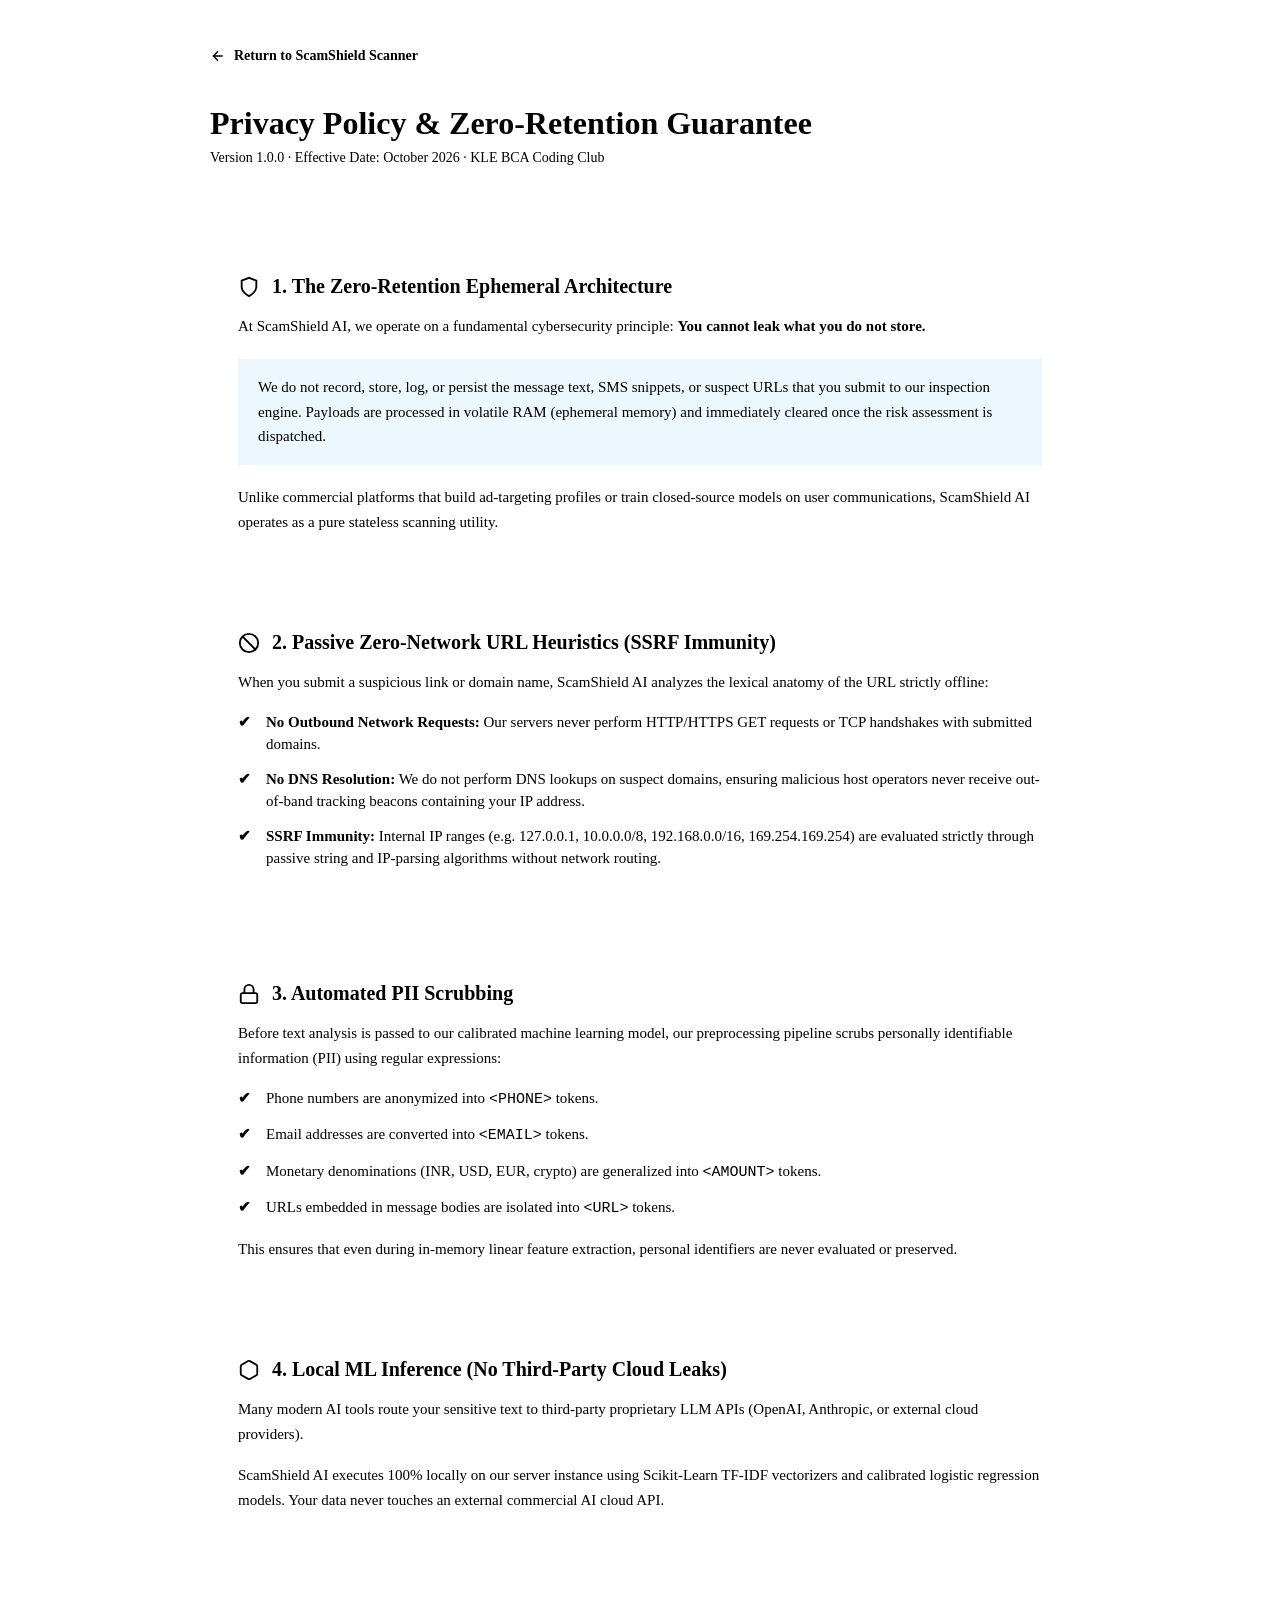
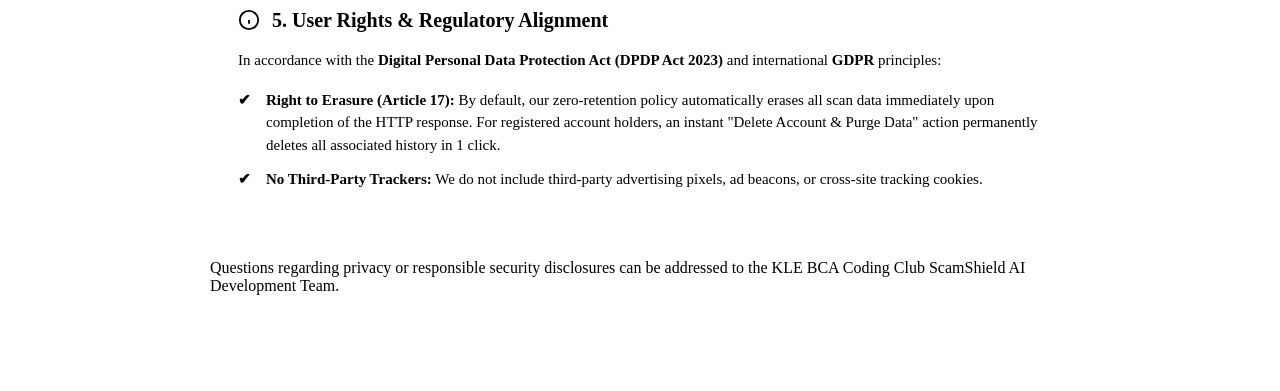
==== app/static/privacy.html @ d55b4ee7 "feat(legal): implement privacy policy, terms of service, custom 404 handler (Phase 11: Items 13, 16," ====
<!DOCTYPE html>
<html lang="en">
<head>
  <meta charset="UTF-8">
  <meta name="viewport" content="width=device-width, initial-scale=1.0">
  <title>Privacy Policy &amp; Zero-Retention Guarantee — ScamShield AI</title>
  <meta name="description" content="ScamShield AI privacy policy detailing our zero data retention architecture, PII scrubbing, and passive offline URL heuristics.">
  <link rel="preconnect" href="https://fonts.googleapis.com">
  <link rel="preconnect" href="https://fonts.gstatic.com" crossorigin>
  <link href="https://fonts.googleapis.com/css2?family=Inter:wght@400;500;600;700;800&family=JetBrains+Mono:wght@400;500;600&display=swap" rel="stylesheet">
  <link rel="stylesheet" href="/static/css/style.css">
  <style>
    .legal-container {
      max-width: 860px;
      margin: 0 auto;
      padding: 2.5rem 1.5rem 5rem;
    }
    .legal-header {
      margin-bottom: 2.5rem;
      border-bottom: 1px solid var(--border-subtle);
      padding-bottom: 1.5rem;
    }
    .legal-back-nav {
      display: inline-flex;
      align-items: center;
      gap: 0.5rem;
      color: var(--text-link);
      font-size: 0.875rem;
      font-weight: 600;
      text-decoration: none;
      margin-bottom: 1.25rem;
      transition: color var(--transition-fast);
    }
    .legal-back-nav:hover {
      color: var(--primary-hover);
    }
    .legal-title {
      font-size: 2rem;
      font-weight: 800;
      color: var(--text-primary);
      margin-bottom: 0.5rem;
    }
    .legal-meta {
      font-size: 0.875rem;
      color: var(--text-tertiary);
    }
    .legal-section {
      background: var(--bg-surface);
      border: 1px solid var(--border-subtle);
      border-radius: var(--radius-lg);
      padding: 1.75rem;
      margin-bottom: 1.5rem;
    }
    .legal-section h2 {
      font-size: 1.25rem;
      font-weight: 700;
      color: var(--text-primary);
      margin-bottom: 1rem;
      display: flex;
      align-items: center;
      gap: 0.75rem;
    }
    .legal-section h2 svg {
      color: var(--primary-accent);
    }
    .legal-section p {
      color: var(--text-secondary);
      font-size: 0.9375rem;
      line-height: 1.65;
      margin-bottom: 1rem;
    }
    .legal-section p:last-child {
      margin-bottom: 0;
    }
    .legal-highlight-box {
      background: rgba(14, 165, 233, 0.08);
      border-left: 4px solid var(--primary-accent);
      padding: 1rem 1.25rem;
      border-radius: 0 var(--radius-md) var(--radius-md) 0;
      margin: 1.25rem 0;
    }
    .legal-highlight-box p {
      color: var(--text-primary);
      font-weight: 500;
      margin: 0;
    }
    .legal-list {
      list-style: none;
      padding: 0;
      margin: 1rem 0;
    }
    .legal-list li {
      position: relative;
      padding-left: 1.75rem;
      margin-bottom: 0.75rem;
      color: var(--text-secondary);
      font-size: 0.9375rem;
      line-height: 1.5;
    }
    .legal-list li::before {
      content: "✔";
      position: absolute;
      left: 0;
      color: var(--safe-text);
      font-weight: 700;
    }
  </style>
</head>
<body>
  <div class="legal-container">
    <div class="legal-header">
      <a href="/" class="legal-back-nav">
        <svg viewBox="0 0 24 24" width="16" height="16" fill="none" stroke="currentColor" stroke-width="2">
          <path d="M19 12H5M12 19l-7-7 7-7"/>
        </svg>
        Return to ScamShield Scanner
      </a>
      <h1 class="legal-title">Privacy Policy &amp; Zero-Retention Guarantee</h1>
      <div class="legal-meta">Version 1.0.0 &middot; Effective Date: October 2026 &middot; KLE BCA Coding Club</div>
    </div>

    <!-- Section 1 -->
    <section class="legal-section">
      <h2>
        <svg viewBox="0 0 24 24" width="22" height="22" fill="none" stroke="currentColor" stroke-width="2">
          <path d="M12 22s8-4 8-10V5l-8-3-8 3v7c0 6 8 10 8 10z"/>
        </svg>
        1. The Zero-Retention Ephemeral Architecture
      </h2>
      <p>
        At ScamShield AI, we operate on a fundamental cybersecurity principle: <strong>You cannot leak what you do not store.</strong>
      </p>
      <div class="legal-highlight-box">
        <p>
          We do not record, store, log, or persist the message text, SMS snippets, or suspect URLs that you submit to our inspection engine. Payloads are processed in volatile RAM (ephemeral memory) and immediately cleared once the risk assessment is dispatched.
        </p>
      </div>
      <p>
        Unlike commercial platforms that build ad-targeting profiles or train closed-source models on user communications, ScamShield AI operates as a pure stateless scanning utility.
      </p>
    </section>

    <!-- Section 2 -->
    <section class="legal-section">
      <h2>
        <svg viewBox="0 0 24 24" width="22" height="22" fill="none" stroke="currentColor" stroke-width="2">
          <circle cx="12" cy="12" r="10"/>
          <path d="M4.93 4.93l14.14 14.14"/>
        </svg>
        2. Passive Zero-Network URL Heuristics (SSRF Immunity)
      </h2>
      <p>
        When you submit a suspicious link or domain name, ScamShield AI analyzes the lexical anatomy of the URL strictly offline:
      </p>
      <ul class="legal-list">
        <li><strong>No Outbound Network Requests:</strong> Our servers never perform HTTP/HTTPS GET requests or TCP handshakes with submitted domains.</li>
        <li><strong>No DNS Resolution:</strong> We do not perform DNS lookups on suspect domains, ensuring malicious host operators never receive out-of-band tracking beacons containing your IP address.</li>
        <li><strong>SSRF Immunity:</strong> Internal IP ranges (e.g. 127.0.0.1, 10.0.0.0/8, 192.168.0.0/16, 169.254.169.254) are evaluated strictly through passive string and IP-parsing algorithms without network routing.</li>
      </ul>
    </section>

    <!-- Section 3 -->
    <section class="legal-section">
      <h2>
        <svg viewBox="0 0 24 24" width="22" height="22" fill="none" stroke="currentColor" stroke-width="2">
          <rect x="3" y="11" width="18" height="11" rx="2" ry="2"/>
          <path d="M7 11V7a5 5 0 0 1 10 0v4"/>
        </svg>
        3. Automated PII Scrubbing
      </h2>
      <p>
        Before text analysis is passed to our calibrated machine learning model, our preprocessing pipeline scrubs personally identifiable information (PII) using regular expressions:
      </p>
      <ul class="legal-list">
        <li>Phone numbers are anonymized into <code>&lt;PHONE&gt;</code> tokens.</li>
        <li>Email addresses are converted into <code>&lt;EMAIL&gt;</code> tokens.</li>
        <li>Monetary denominations (INR, USD, EUR, crypto) are generalized into <code>&lt;AMOUNT&gt;</code> tokens.</li>
        <li>URLs embedded in message bodies are isolated into <code>&lt;URL&gt;</code> tokens.</li>
      </ul>
      <p>
        This ensures that even during in-memory linear feature extraction, personal identifiers are never evaluated or preserved.
      </p>
    </section>

    <!-- Section 4 -->
    <section class="legal-section">
      <h2>
        <svg viewBox="0 0 24 24" width="22" height="22" fill="none" stroke="currentColor" stroke-width="2">
          <path d="M21 16V8a2 2 0 0 0-1-1.73l-7-4a2 2 0 0 0-2 0l-7 4A2 2 0 0 0 3 8v8a2 2 0 0 0 1 1.73l7 4a2 2 0 0 0 2 0l7-4A2 2 0 0 0 21 16z"/>
        </svg>
        4. Local ML Inference (No Third-Party Cloud Leaks)
      </h2>
      <p>
        Many modern AI tools route your sensitive text to third-party proprietary LLM APIs (OpenAI, Anthropic, or external cloud providers).
      </p>
      <p>
        ScamShield AI executes 100% locally on our server instance using Scikit-Learn TF-IDF vectorizers and calibrated logistic regression models. Your data never touches an external commercial AI cloud API.
      </p>
    </section>

    <!-- Section 5 -->
    <section class="legal-section">
      <h2>
        <svg viewBox="0 0 24 24" width="22" height="22" fill="none" stroke="currentColor" stroke-width="2">
          <circle cx="12" cy="12" r="10"/>
          <path d="M12 16v-4M12 8h.01"/>
        </svg>
        5. User Rights &amp; Regulatory Alignment
      </h2>
      <p>
        In accordance with the <strong>Digital Personal Data Protection Act (DPDP Act 2023)</strong> and international <strong>GDPR</strong> principles:
      </p>
      <ul class="legal-list">
        <li><strong>Right to Erasure (Article 17):</strong> By default, our zero-retention policy automatically erases all scan data immediately upon completion of the HTTP response. For registered account holders, an instant "Delete Account &amp; Purge Data" action permanently deletes all associated history in 1 click.</li>
        <li><strong>No Third-Party Trackers:</strong> We do not include third-party advertising pixels, ad beacons, or cross-site tracking cookies.</li>
      </ul>
    </section>

    <footer class="app-footer">
      <p class="disclaimer-text">
        Questions regarding privacy or responsible security disclosures can be addressed to the KLE BCA Coding Club ScamShield AI Development Team.
      </p>
    </footer>
  </div>
</body>
</html>
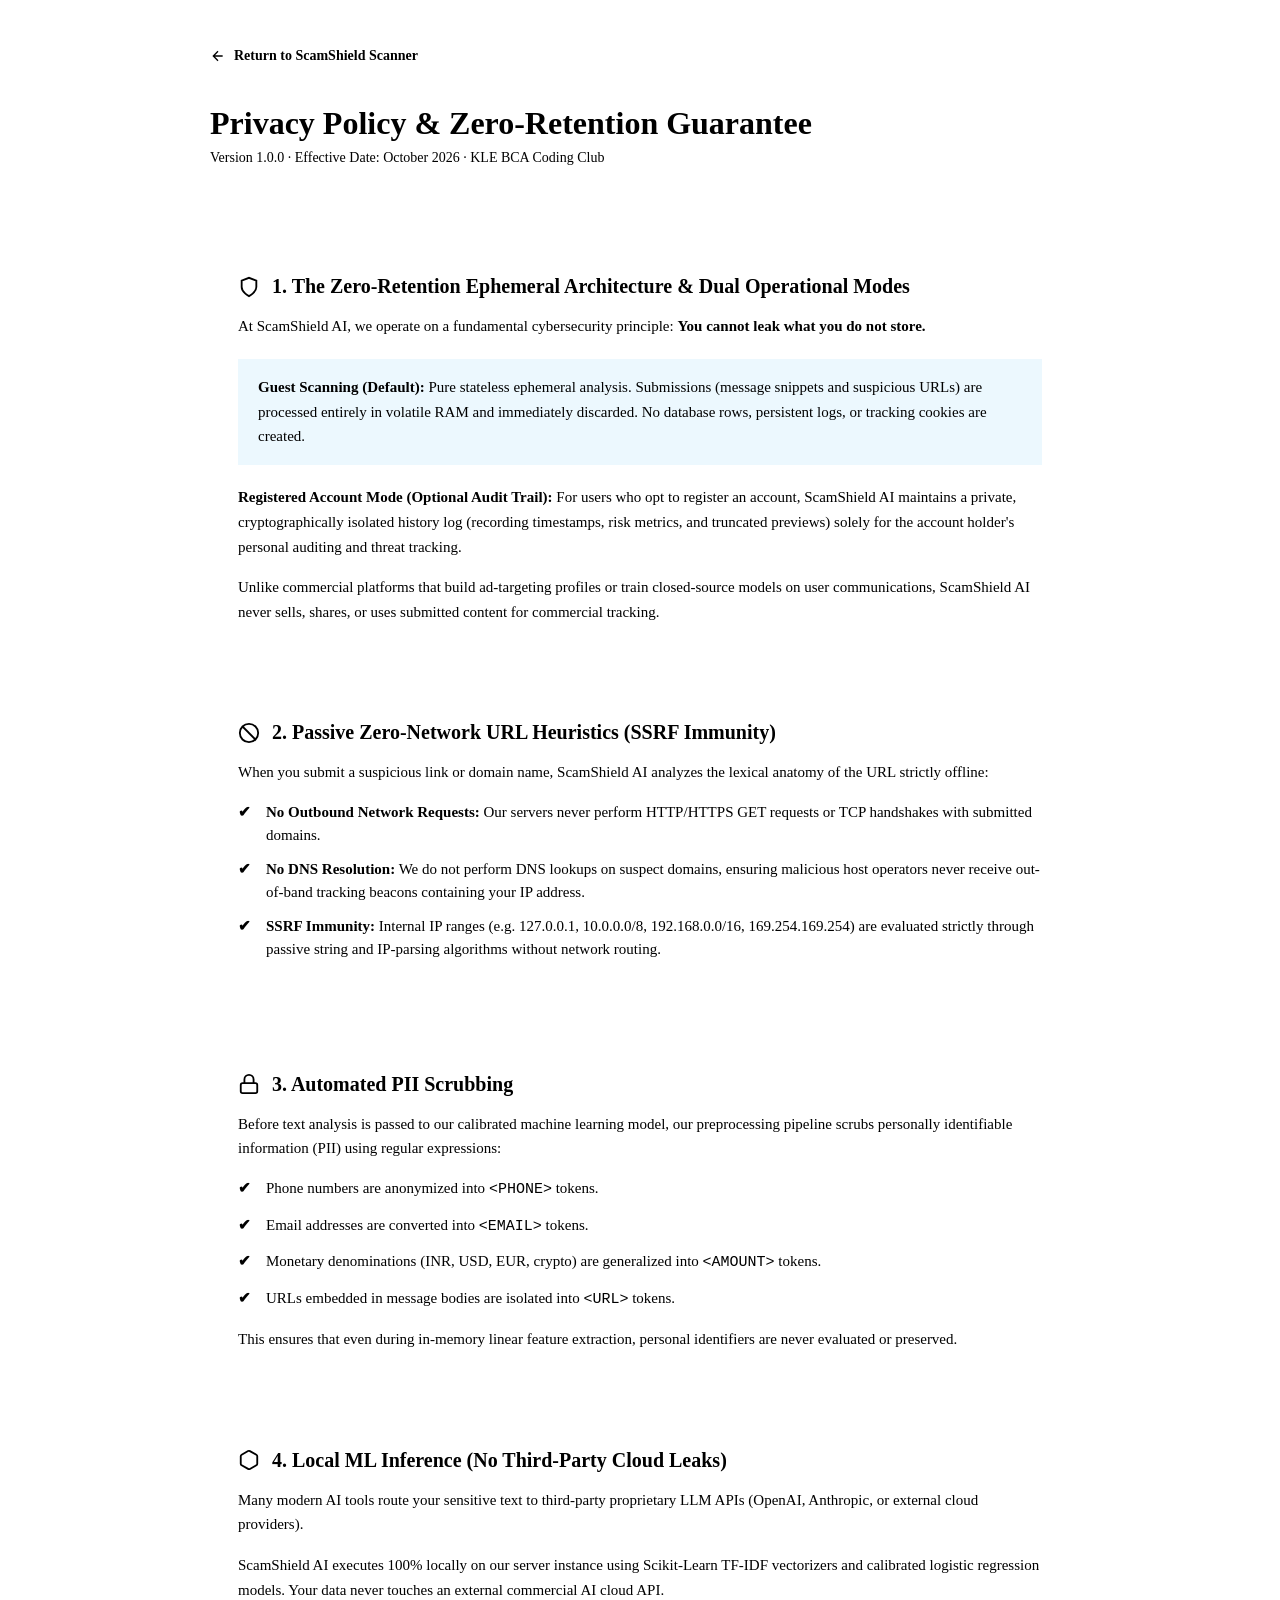
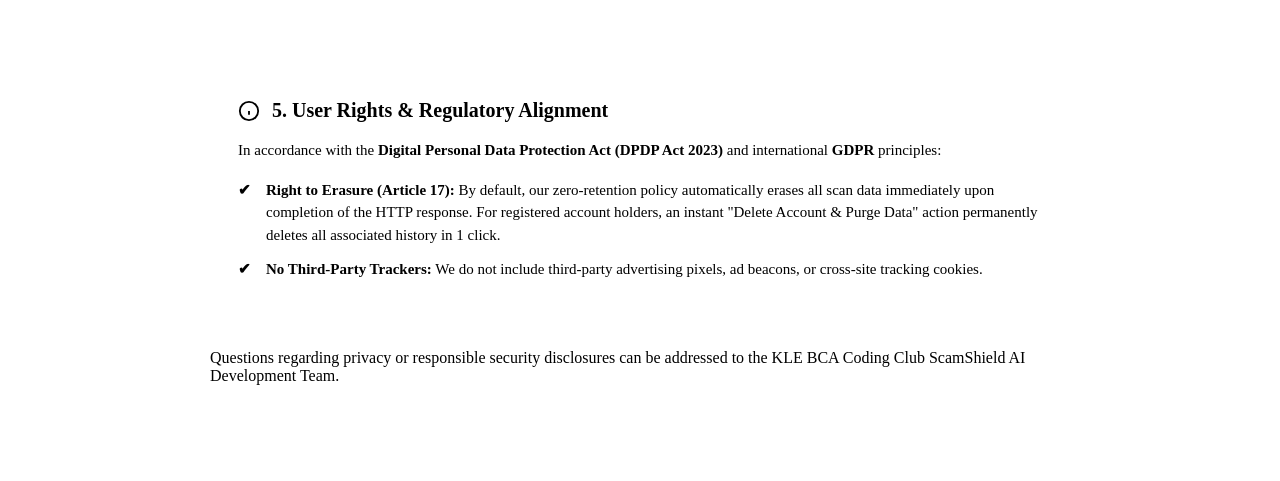
==== commit ba61221e: "feat: complete Stages A through C.2 SaaS hardening and verification (Tasks T-014 to T-017) - Stage A" ====
--- a/app/static/privacy.html
+++ b/app/static/privacy.html
@@ -125,18 +125,21 @@
         <svg viewBox="0 0 24 24" width="22" height="22" fill="none" stroke="currentColor" stroke-width="2">
           <path d="M12 22s8-4 8-10V5l-8-3-8 3v7c0 6 8 10 8 10z"/>
         </svg>
-        1. The Zero-Retention Ephemeral Architecture
+        1. The Zero-Retention Ephemeral Architecture &amp; Dual Operational Modes
       </h2>
       <p>
         At ScamShield AI, we operate on a fundamental cybersecurity principle: <strong>You cannot leak what you do not store.</strong>
       </p>
       <div class="legal-highlight-box">
         <p>
-          We do not record, store, log, or persist the message text, SMS snippets, or suspect URLs that you submit to our inspection engine. Payloads are processed in volatile RAM (ephemeral memory) and immediately cleared once the risk assessment is dispatched.
+          <strong>Guest Scanning (Default):</strong> Pure stateless ephemeral analysis. Submissions (message snippets and suspicious URLs) are processed entirely in volatile RAM and immediately discarded. No database rows, persistent logs, or tracking cookies are created.
         </p>
       </div>
       <p>
-        Unlike commercial platforms that build ad-targeting profiles or train closed-source models on user communications, ScamShield AI operates as a pure stateless scanning utility.
+        <strong>Registered Account Mode (Optional Audit Trail):</strong> For users who opt to register an account, ScamShield AI maintains a private, cryptographically isolated history log (recording timestamps, risk metrics, and truncated previews) solely for the account holder's personal auditing and threat tracking.
+      </p>
+      <p>
+        Unlike commercial platforms that build ad-targeting profiles or train closed-source models on user communications, ScamShield AI never sells, shares, or uses submitted content for commercial tracking.
       </p>
     </section>
 
